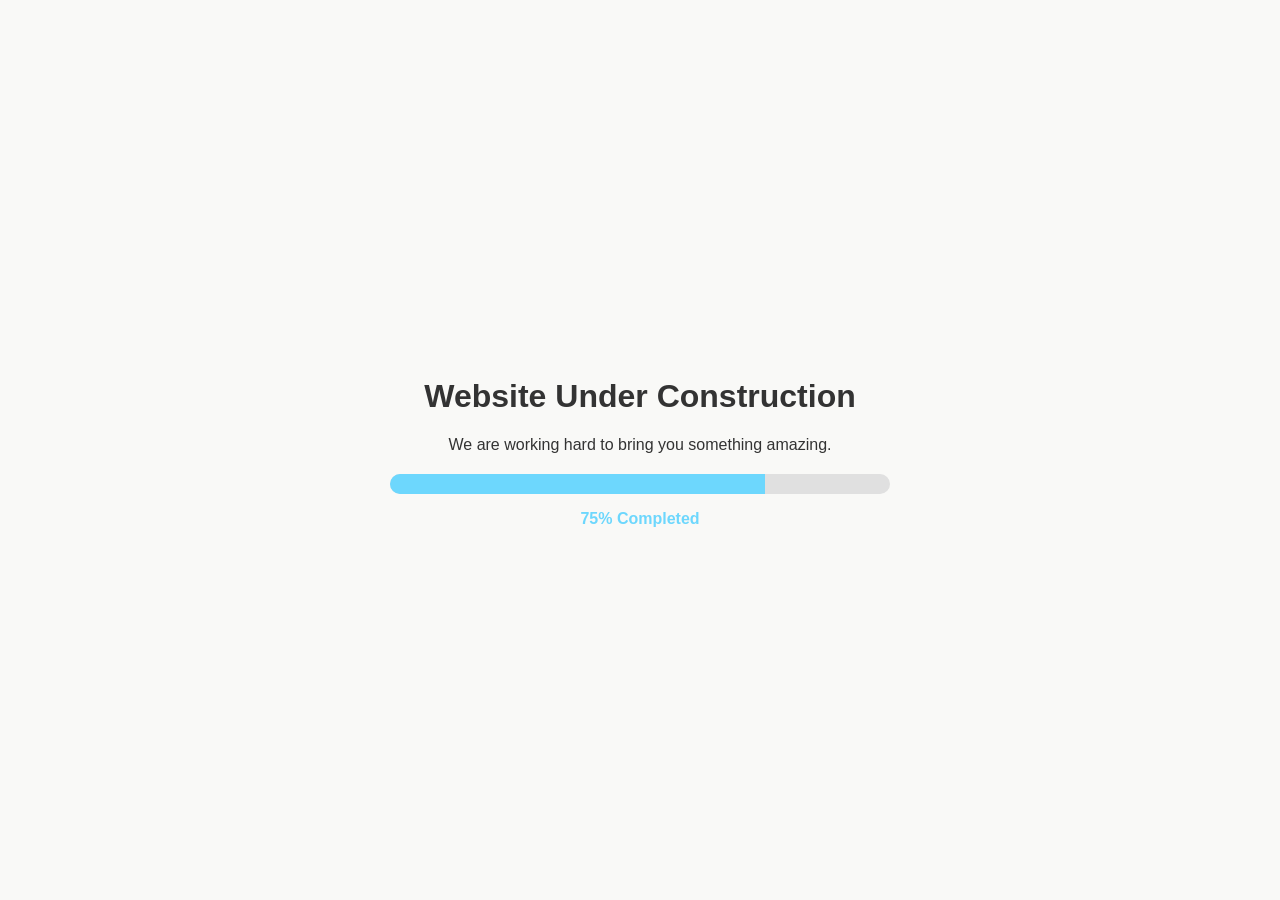
==== index.html @ f47c8a5d "Rename main.html to index.html" ====
<!DOCTYPE html>
<html lang="en">
<head>
    <meta charset="UTF-8">
    <meta name="viewport" content="width=device-width, initial-scale=1.0">
    <title>Under Construction</title>
    <link rel="stylesheet" href="style.css">
</head>
<body>
    <div class="container">
        <h1>Website Under Construction</h1>
        <p>We are working hard to bring you something amazing.</p>
        
        <div class="progress-wrapper">
            <div class="progress-bar" id="progress"></div>
        </div>
        <p id="percentage">75% Completed </p>
    </div>
    <script src="script.js"></script>
</body>
</html>
---- style.css ----
body {
    background-color: #f9f9f7;
    font-family: sans-serif;
    display: flex;
    justify-content: center;
    align-items: center;
    height: 100vh;
    margin: 0;
    color: #333;
}

.container {
    text-align: center;
    width: 80%;
    max-width: 500px;
}

.progress-wrapper {
    background-color: #e0e0e0;
    border-radius: 20px;
    height: 20px;
    width: 100%;
    margin: 20px 0 10px 0;
    overflow: hidden;
}

.progress-bar {
    background-color: #6dd7fd;
    height: 100%;
    width: 75%; /* Set to 75% */
    transition: width 1s ease-in-out;
}

#percentage {
    font-weight: bold;
    color: #6dd7fd;
}
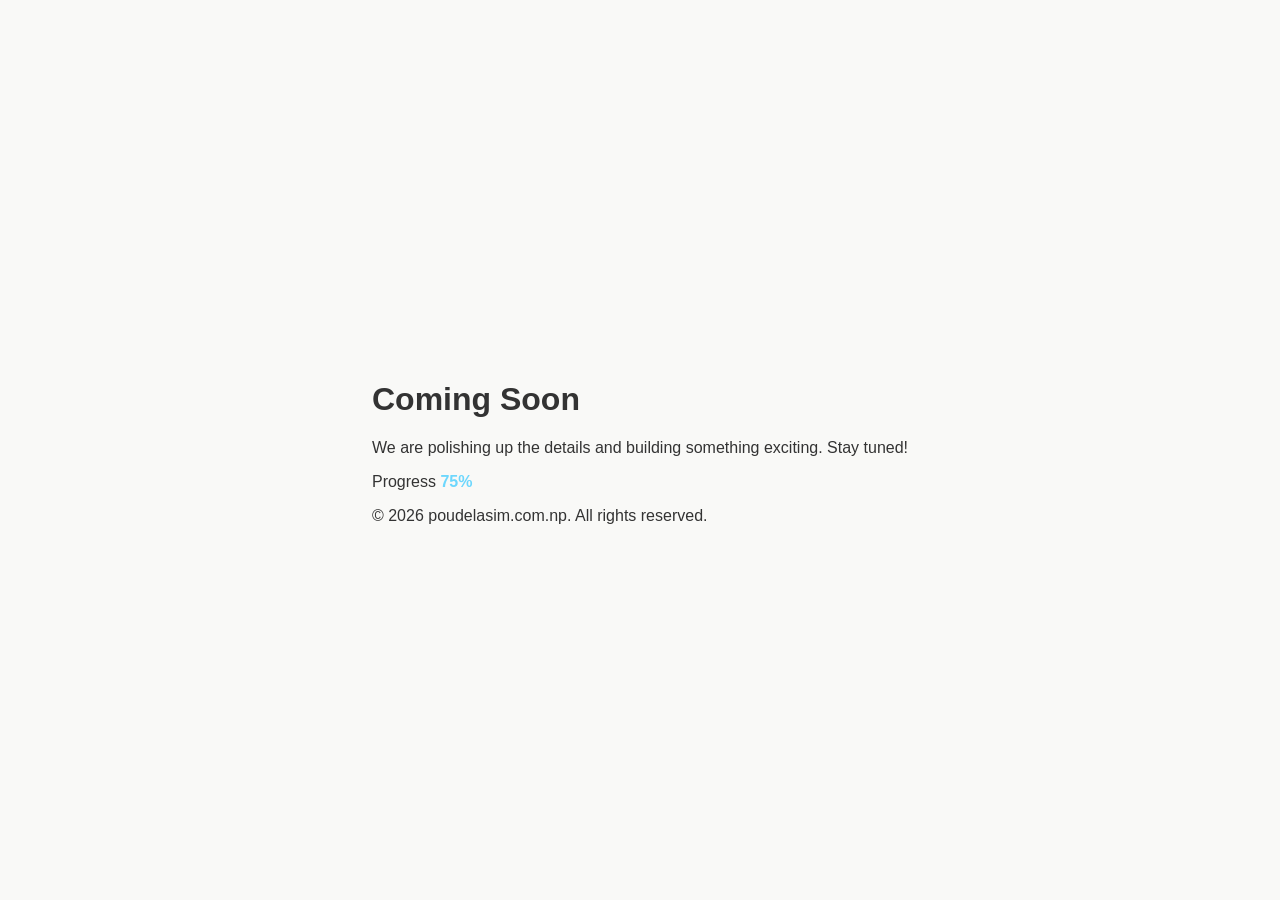
==== commit f791d921: "Update index.html" ====
--- a/index.html
+++ b/index.html
@@ -3,18 +3,31 @@
 <head>
     <meta charset="UTF-8">
     <meta name="viewport" content="width=device-width, initial-scale=1.0">
-    <title>Under Construction</title>
+    <title>Under Construction | Asim Poudel</title>
     <link rel="stylesheet" href="style.css">
 </head>
 <body>
-    <div class="container">
-        <h1>Website Under Construction</h1>
-        <p>We are working hard to bring you something amazing.</p>
+    <div class="construction-card">
+        <div class="image-container">
+            <img src="logo.png" alt="Under Construction Illustration" id="construction-img" onerror="this.style.display='none'">
+            </div>
+
+        <h1>Coming Soon</h1>
+        <p class="subtitle">We are polishing up the details and building something exciting. Stay tuned!</p>
         
-        <div class="progress-wrapper">
-            <div class="progress-bar" id="progress"></div>
+        <div class="progress-container">
+            <div class="progress-bar-wrapper">
+                <div class="progress-bar" id="progress"></div>
+            </div>
+            <div class="progress-status">
+                <span>Progress</span>
+                <span id="percentage">75%</span>
+            </div>
         </div>
-        <p id="percentage">75% Completed </p>
+
+        <div class="footer">
+            <p>&copy; 2026 poudelasim.com.np. All rights reserved.</p>
+        </div>
     </div>
     <script src="script.js"></script>
 </body>
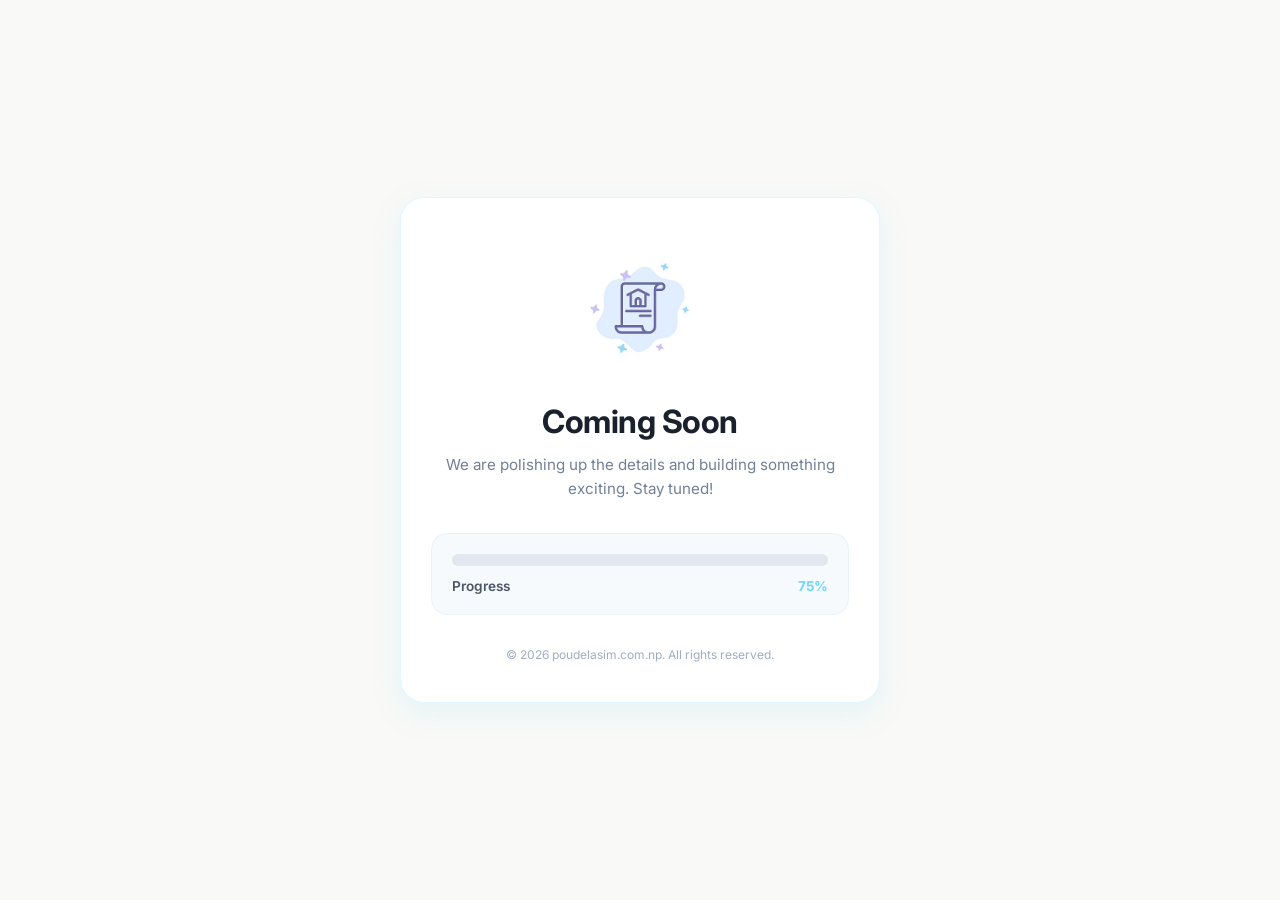
==== commit 8f6766d0: "Update index.html" ====
--- a/index.html
+++ b/index.html
@@ -29,6 +29,6 @@
             <p>&copy; 2026 poudelasim.com.np. All rights reserved.</p>
         </div>
     </div>
-    <script src="script.js"></script>
+    <script src="script.js?v=2"></script>
 </body>
 </html>
--- a/style.css
+++ b/style.css
@@ -1,37 +1,101 @@
+/* Import a clean modern font */
+@import url('https://fonts.googleapis.com/css2?family=Inter:wght@300;400;600;700&display=swap');
+
+* {
+    box-sizing: border-box;
+    margin: 0;
+    padding: 0;
+}
+
 body {
     background-color: #f9f9f7;
-    font-family: sans-serif;
+    font-family: 'Inter', sans-serif;
     display: flex;
     justify-content: center;
     align-items: center;
-    height: 100vh;
-    margin: 0;
-    color: #333;
+    min-height: 100vh;
+    padding: 20px;
+    color: #2d3748;
 }
 
-.container {
+.construction-card {
+    background: #ffffff;
+    padding: 40px 30px;
+    border-radius: 24px;
+    box-shadow: 0 10px 30px rgba(109, 215, 253, 0.15);
     text-align: center;
-    width: 80%;
-    max-width: 500px;
+    width: 100%;
+    max-width: 480px;
+    border: 1px solid rgba(109, 215, 253, 0.2);
 }
 
-.progress-wrapper {
-    background-color: #e0e0e0;
-    border-radius: 20px;
-    height: 20px;
+.image-container {
+    margin-bottom: 24px;
+    display: flex;
+    justify-content: center;
+}
+
+#construction-img {
+    max-width: 140px;
+    height: auto;
+    object-fit: contain;
+}
+
+h1 {
+    font-size: 2rem;
+    font-weight: 700;
+    color: #1a202c;
+    margin-bottom: 12px;
+    letter-spacing: -0.5px;
+}
+
+.subtitle {
+    font-size: 0.95rem;
+    color: #718096;
+    line-height: 1.6;
+    margin-bottom: 32px;
+}
+
+.progress-container {
+    background: #f7fafc;
+    padding: 20px;
+    border-radius: 16px;
+    border: 1px solid #edf2f7;
+    margin-bottom: 32px;
+}
+
+.progress-bar-wrapper {
+    background-color: #e2e8f0;
+    border-radius: 99px;
+    height: 12px;
     width: 100%;
-    margin: 20px 0 10px 0;
     overflow: hidden;
+    margin-bottom: 12px;
 }
 
 .progress-bar {
     background-color: #6dd7fd;
     height: 100%;
-    width: 75%; /* Set to 75% */
-    transition: width 1s ease-in-out;
+    width: 0%; /* Dynamic start for the animation */
+    border-radius: 99px;
+    box-shadow: 0 0 12px rgba(109, 215, 253, 0.6);
+    transition: width 1.5s cubic-bezier(0.1, 1, 0.1, 1);
+}
+
+.progress-status {
+    display: flex;
+    justify-content: space-between;
+    font-size: 0.85rem;
+    font-weight: 600;
+    color: #4a5568;
 }
 
 #percentage {
-    font-weight: bold;
     color: #6dd7fd;
+    font-weight: 700;
 }
+
+.footer {
+    font-size: 0.75rem;
+    color: #a0aec0;
+}
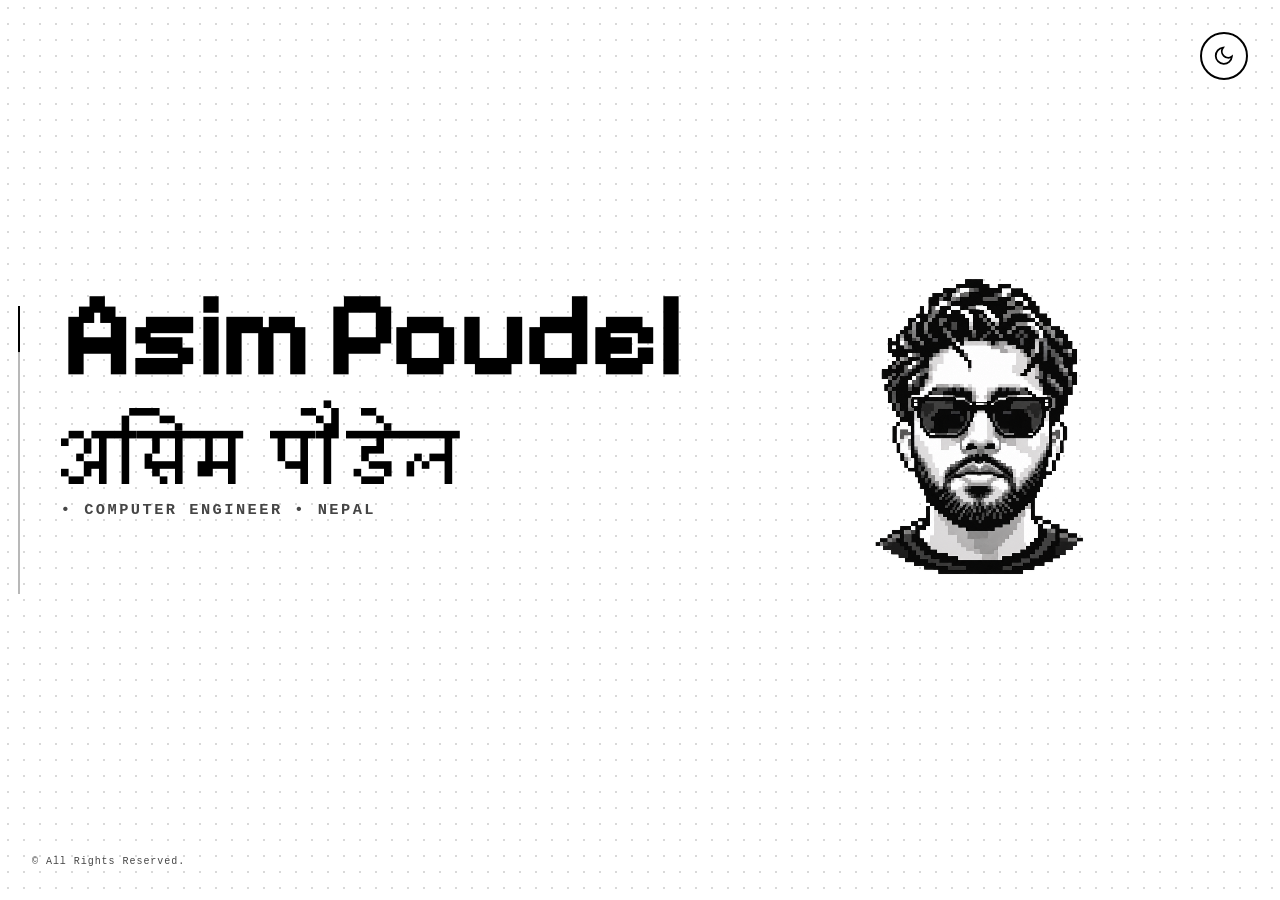
==== commit 3371c7c9: "portfolio update v1" ====
--- a/index.html
+++ b/index.html
@@ -1,34 +1,61 @@
-<!DOCTYPE html>
-<html lang="en">
+<!doctype html>
+<html lang="en" data-theme="light">
 <head>
-    <meta charset="UTF-8">
-    <meta name="viewport" content="width=device-width, initial-scale=1.0">
-    <title>Under Construction | Asim Poudel</title>
+    <meta charset="utf-8">
+    <meta name="viewport" content="width=device-width, initial-scale=1">
+    <meta name="theme-color" content="#ffffff">
+    <meta name="description" content="Portfolio of Asim Poudel, a computer engineer based in Nepal.">
+    <title>Asim Poudel | Computer Engineer</title>
+    <link rel="icon" href="data:,">
+    <link rel="preload" href="assets/fonts/pixelify-sans-700.woff2" as="font" type="font/woff2" crossorigin>
+    <link rel="preload" href="assets/fonts/8-bit-devanagari.woff2" as="font" type="font/woff2" crossorigin>
     <link rel="stylesheet" href="style.css">
+    <script>
+        try {
+            document.documentElement.dataset.theme = localStorage.getItem("theme") === "dark" ? "dark" : "light";
+        } catch {}
+    </script>
 </head>
 <body>
-    <div class="construction-card">
-        <div class="image-container">
-            <img src="logo.png" alt="Under Construction Illustration" id="construction-img" onerror="this.style.display='none'">
-            </div>
+    <header class="site-header">
+        <button class="theme-toggle" type="button" aria-label="Switch to dark theme" title="Switch to dark theme">
+            <svg class="theme-icon theme-icon--moon" viewBox="0 0 24 24" aria-hidden="true">
+                <path d="M21 12.79A9 9 0 1 1 11.21 3 7 7 0 0 0 21 12.79Z" />
+            </svg>
+            <svg class="theme-icon theme-icon--sun" viewBox="0 0 24 24" aria-hidden="true">
+                <circle cx="12" cy="12" r="4" />
+                <path d="M12 2v2M12 20v2M4.93 4.93l1.42 1.42M17.66 17.66l1.41 1.41M2 12h2M20 12h2M4.93 19.07l1.42-1.42M17.66 6.34l1.41-1.41" />
+            </svg>
+        </button>
+    </header>
 
-        <h1>Coming Soon</h1>
-        <p class="subtitle">We are polishing up the details and building something exciting. Stay tuned!</p>
-        
-        <div class="progress-container">
-            <div class="progress-bar-wrapper">
-                <div class="progress-bar" id="progress"></div>
-            </div>
-            <div class="progress-status">
-                <span>Progress</span>
-                <span id="percentage">75%</span>
-            </div>
-        </div>
+    <main class="hero">
+        <section class="identity" aria-labelledby="name-en">
+            <h1 class="name name--english" id="name-en" lang="en">Asim Poudel</h1>
+            <p class="name name--nepali" lang="ne">असिम पौडेल</p>
+            <p class="role">&bull; COMPUTER ENGINEER &bull; NEPAL</p>
+        </section>
 
-        <div class="footer">
-            <p>&copy; 2026 poudelasim.com.np. All rights reserved.</p>
-        </div>
-    </div>
-    <script src="script.js?v=2"></script>
+        <figure class="portrait-frame">
+            <img
+                class="portrait-image"
+                src="assets/images/image.png"
+                width="1254"
+                height="1254"
+                alt="Pixel portrait of Asim Poudel"
+                fetchpriority="high"
+                loading="eager"
+                decoding="async"
+            >
+        </figure>
+    </main>
+
+    <div class="scroll-progress" aria-hidden="true"><span></span></div>
+
+    <footer class="site-footer">
+        <small>&copy; All Rights Reserved.</small>
+    </footer>
+
+    <script src="site.js" defer></script>
 </body>
 </html>
--- a/style.css
+++ b/style.css
@@ -1,101 +1,291 @@
-/* Import a clean modern font */
-@import url('https://fonts.googleapis.com/css2?family=Inter:wght@300;400;600;700&display=swap');
-
-* {
-    box-sizing: border-box;
-    margin: 0;
-    padding: 0;
+@font-face {
+  font-family: "Pixelify Sans";
+  src: url("assets/fonts/pixelify-sans-700.woff2") format("woff2");
+  font-style: normal;
+  font-weight: 700;
+  font-display: swap;
+}
+
+@font-face {
+  font-family: "8-bit Devanagari";
+  src: url("assets/fonts/8-bit-devanagari.woff2") format("woff2");
+  font-style: normal;
+  font-weight: 400;
+  font-display: swap;
+}
+
+:root {
+  color-scheme: only light;
+  --background: #ffffff;
+  --dots: #d9d9d9;
+  --text: #000000;
+  --muted: #454545;
+  --control: #ffffff;
+  --control-border: #000000;
+  --track: #b8b8b8;
+}
+
+:root[data-theme="dark"] {
+  color-scheme: only dark;
+  --background: #000000;
+  --dots: #2f2f2f;
+  --text: #ffffff;
+  --muted: #bcbcbc;
+  --control: #000000;
+  --control-border: #ffffff;
+  --track: #444444;
+}
+
+*,
+*::before,
+*::after {
+  box-sizing: border-box;
+}
+
+html {
+  background: var(--background);
+  scroll-behavior: smooth;
 }
 
 body {
-    background-color: #f9f9f7;
-    font-family: 'Inter', sans-serif;
-    display: flex;
-    justify-content: center;
-    align-items: center;
-    min-height: 100vh;
-    padding: 20px;
-    color: #2d3748;
-}
-
-.construction-card {
-    background: #ffffff;
-    padding: 40px 30px;
-    border-radius: 24px;
-    box-shadow: 0 10px 30px rgba(109, 215, 253, 0.15);
-    text-align: center;
-    width: 100%;
-    max-width: 480px;
-    border: 1px solid rgba(109, 215, 253, 0.2);
-}
-
-.image-container {
-    margin-bottom: 24px;
-    display: flex;
-    justify-content: center;
-}
-
-#construction-img {
-    max-width: 140px;
-    height: auto;
-    object-fit: contain;
-}
-
-h1 {
-    font-size: 2rem;
-    font-weight: 700;
-    color: #1a202c;
-    margin-bottom: 12px;
-    letter-spacing: -0.5px;
-}
-
-.subtitle {
-    font-size: 0.95rem;
-    color: #718096;
-    line-height: 1.6;
-    margin-bottom: 32px;
-}
-
-.progress-container {
-    background: #f7fafc;
-    padding: 20px;
-    border-radius: 16px;
-    border: 1px solid #edf2f7;
-    margin-bottom: 32px;
-}
-
-.progress-bar-wrapper {
-    background-color: #e2e8f0;
-    border-radius: 99px;
-    height: 12px;
-    width: 100%;
-    overflow: hidden;
-    margin-bottom: 12px;
-}
-
-.progress-bar {
-    background-color: #6dd7fd;
-    height: 100%;
-    width: 0%; /* Dynamic start for the animation */
-    border-radius: 99px;
-    box-shadow: 0 0 12px rgba(109, 215, 253, 0.6);
-    transition: width 1.5s cubic-bezier(0.1, 1, 0.1, 1);
-}
-
-.progress-status {
-    display: flex;
-    justify-content: space-between;
-    font-size: 0.85rem;
-    font-weight: 600;
-    color: #4a5568;
-}
-
-#percentage {
-    color: #6dd7fd;
-    font-weight: 700;
-}
-
-.footer {
-    font-size: 0.75rem;
-    color: #a0aec0;
-}
+  min-width: 320px;
+  min-height: 100vh;
+  min-height: 100dvh;
+  margin: 0;
+  padding: clamp(1rem, 2.5vw, 2rem);
+  display: grid;
+  grid-template-rows: auto 1fr auto;
+  overflow-x: hidden;
+  color: var(--text);
+  background-color: var(--background);
+  background-image: radial-gradient(
+    circle,
+    var(--dots) 1.25px,
+    transparent 1.25px
+  );
+  background-position: 0 0;
+  background-size: 16px 16px;
+  font-family:
+    ui-monospace, SFMono-Regular, Menlo, Monaco, Consolas, "Liberation Mono",
+    monospace;
+  transition:
+    color 180ms ease,
+    background-color 180ms ease;
+}
+
+button {
+  font: inherit;
+}
+
+.site-header,
+.hero,
+.site-footer {
+  width: min(100%, 1440px);
+  margin-inline: auto;
+}
+
+.site-header {
+  position: relative;
+  z-index: 2;
+  display: flex;
+  justify-content: flex-end;
+}
+
+.theme-toggle {
+  width: 3rem;
+  aspect-ratio: 1;
+  padding: 0;
+  display: grid;
+  place-items: center;
+  color: var(--text);
+  background: var(--control);
+  border: 2px solid var(--control-border);
+  border-radius: 50%;
+  cursor: pointer;
+  transition:
+    color 180ms ease,
+    background-color 180ms ease,
+    transform 120ms ease;
+}
+
+.theme-toggle:hover {
+  transform: translateY(-2px);
+}
+
+.theme-toggle:focus-visible {
+  outline: 3px solid var(--text);
+  outline-offset: 4px;
+}
+
+.theme-icon {
+  width: 1.35rem;
+  height: 1.35rem;
+  fill: none;
+  stroke: currentColor;
+  stroke-linecap: square;
+  stroke-linejoin: miter;
+  stroke-width: 2;
+}
+
+.theme-icon--sun,
+:root[data-theme="dark"] .theme-icon--moon {
+  display: none;
+}
+
+:root[data-theme="dark"] .theme-icon--sun {
+  display: block;
+}
+
+.hero {
+  display: grid;
+  grid-template-columns: minmax(0, 1fr) auto;
+  column-gap: clamp(2rem, 4vw, 4.5rem);
+  align-items: center;
+  padding: clamp(3rem, 9vh, 6.5rem) clamp(0.25rem, 6vw, 6rem);
+}
+
+.identity {
+  min-width: 0;
+  transform: translate(-48px, -64px);
+}
+
+.name {
+  margin: 0;
+  color: var(--text);
+  font-weight: 700;
+  white-space: nowrap;
+}
+
+.name--english {
+  font-family: "Pixelify Sans", monospace;
+  font-size: clamp(2.5rem, 9.4vw, 9rem);
+  line-height: 0.84;
+  letter-spacing: -0.045em;
+}
+
+.name--nepali {
+  margin-top: clamp(0.625rem, 1.4vw, 1.25rem);
+  font-family: "8-bit Devanagari", monospace;
+  font-size: clamp(2.5rem, 9.5vw, 9rem);
+  font-weight: 400;
+  line-height: 1.08;
+}
+
+.role {
+  margin: clamp(-2.375rem, calc(-2.5vw - 2px), -0.65rem) 0 0;
+  color: var(--muted);
+  font-size: clamp(0.78rem, 1.2vw, 1.05rem);
+  font-weight: 700;
+  letter-spacing: 0.16em;
+  line-height: 1.4;
+  white-space: nowrap;
+}
+
+.portrait-frame {
+  width: clamp(16rem, 30vw, 28rem);
+  aspect-ratio: 1;
+  margin: 0;
+  display: grid;
+  place-items: center;
+  justify-self: end;
+  transform: translateY(-48px);
+}
+
+.portrait-image {
+  display: block;
+  width: 84%;
+  height: auto;
+  opacity: 1;
+  filter: none;
+  mix-blend-mode: normal;
+  image-rendering: crisp-edges;
+  image-rendering: pixelated;
+}
+
+.scroll-progress {
+  position: fixed;
+  z-index: 2;
+  top: 50%;
+  left: clamp(0.5rem, 1.4vw, 1.25rem);
+  width: 2px;
+  height: min(34vh, 18rem);
+  min-height: 9rem;
+  overflow: hidden;
+  background: var(--track);
+  transform: translateY(-50%);
+}
+
+.scroll-progress span {
+  display: block;
+  width: 100%;
+  height: 100%;
+  background: var(--text);
+  transform: scaleY(0.16);
+  transform-origin: top;
+}
+
+@supports (animation-timeline: scroll()) {
+  .scroll-progress span {
+    animation: scroll-progress linear both;
+    animation-timeline: scroll(root block);
+  }
+}
+
+@keyframes scroll-progress {
+  from {
+    transform: scaleY(0.16);
+  }
+  to {
+    transform: scaleY(1);
+  }
+}
+
+.site-footer {
+  color: var(--muted);
+  font-size: 0.75rem;
+  letter-spacing: 0.08em;
+}
+
+@media (max-width: 639px) {
+  .hero {
+    grid-template-columns: minmax(0, 1fr);
+    row-gap: clamp(2rem, 6vw, 3rem);
+    padding-inline: 0;
+  }
+
+  .identity {
+    transform: translateY(-32px);
+  }
+
+  .name--english {
+    font-size: clamp(2.5rem, 14.5vw, 5.25rem);
+  }
+
+  .name--nepali {
+    font-size: clamp(2.5rem, 14.7vw, 5.3rem);
+  }
+
+  .role {
+    font-size: clamp(0.65rem, 3.15vw, 0.9rem);
+    letter-spacing: 0.08em;
+  }
+
+  .portrait-frame {
+    grid-row: 2;
+    width: clamp(15rem, 68vw, 22rem);
+    max-width: 100%;
+    justify-self: center;
+    transform: translateY(-32px);
+  }
+}
+
+@media (prefers-reduced-motion: reduce) {
+  html {
+    scroll-behavior: auto;
+  }
+
+  body,
+  .theme-toggle {
+    transition: none;
+  }
+}
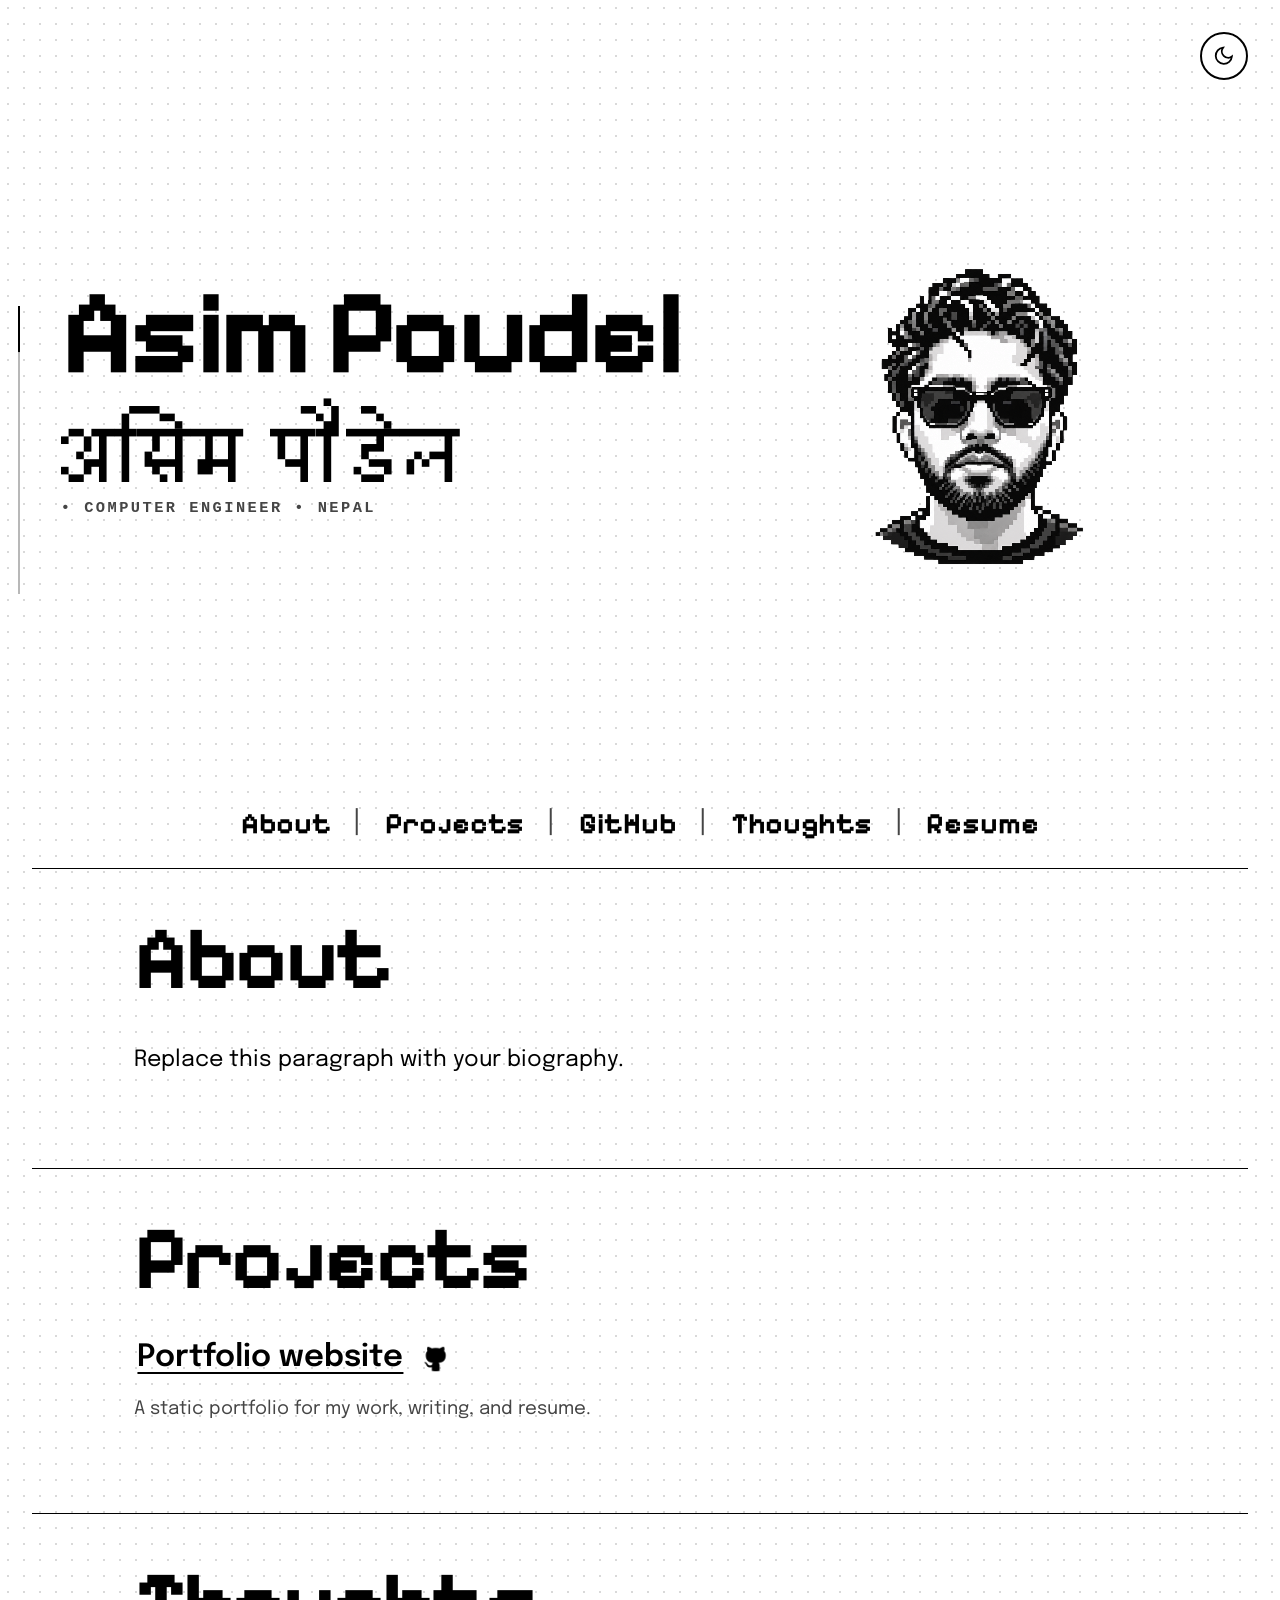
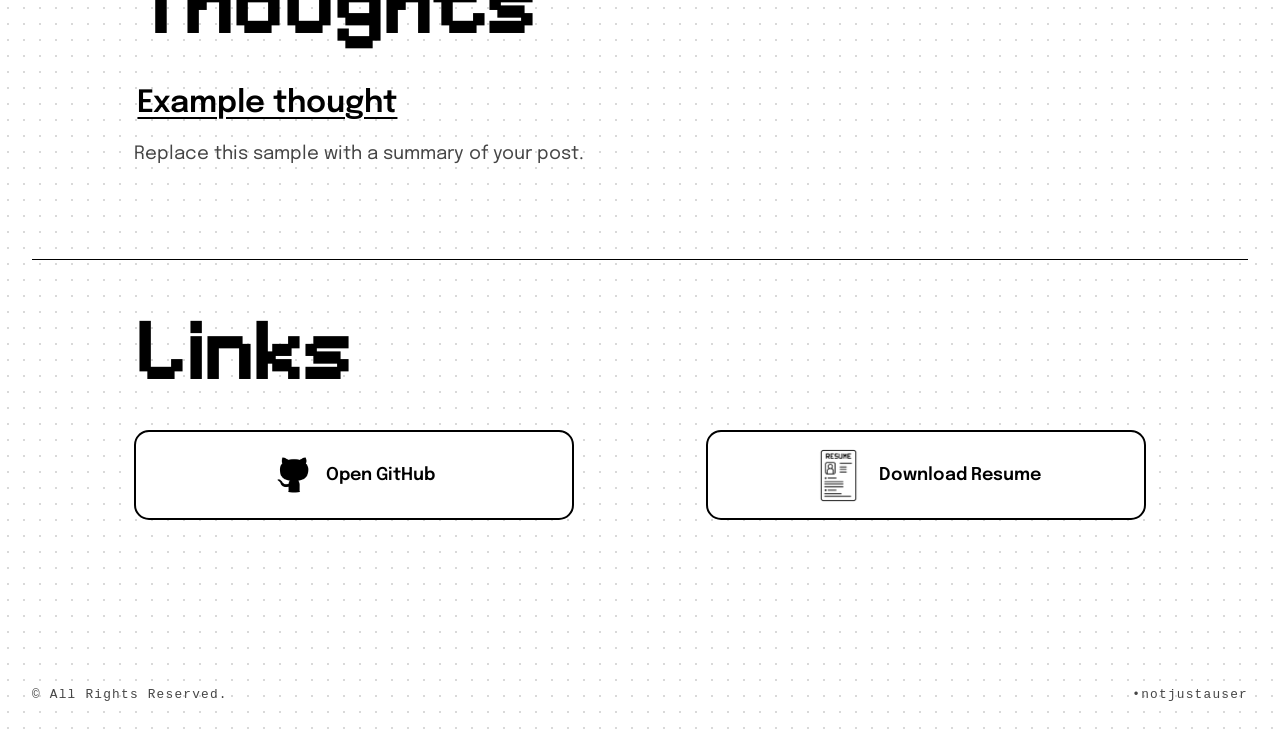
==== commit a359f377: "Fixes and improvement" ====
--- a/index.html
+++ b/index.html
@@ -9,6 +9,7 @@
     <link rel="icon" href="data:,">
     <link rel="preload" href="assets/fonts/pixelify-sans-700.woff2" as="font" type="font/woff2" crossorigin>
     <link rel="preload" href="assets/fonts/8-bit-devanagari.woff2" as="font" type="font/woff2" crossorigin>
+    <link rel="preload" href="assets/fonts/epilogue-latin.woff2" as="font" type="font/woff2" crossorigin>
     <link rel="stylesheet" href="style.css">
     <script>
         try {
@@ -29,31 +30,86 @@
         </button>
     </header>
 
-    <main class="hero">
-        <section class="identity" aria-labelledby="name-en">
-            <h1 class="name name--english" id="name-en" lang="en">Asim Poudel</h1>
-            <p class="name name--nepali" lang="ne">असिम पौडेल</p>
-            <p class="role">&bull; COMPUTER ENGINEER &bull; NEPAL</p>
+    <main class="site-main">
+        <section class="hero" aria-labelledby="name-en">
+            <div class="identity">
+                <h1 class="name name--english" id="name-en" lang="en">Asim Poudel</h1>
+                <p class="name name--nepali" lang="ne">असिम पौडेल</p>
+                <p class="role">&bull; COMPUTER ENGINEER &bull; NEPAL</p>
+            </div>
+
+            <figure class="portrait-frame">
+                <img
+                    class="portrait-image"
+                    src="assets/images/image.png"
+                    width="1254"
+                    height="1254"
+                    alt="Pixel portrait of Asim Poudel"
+                    fetchpriority="high"
+                    loading="eager"
+                    decoding="async"
+                >
+            </figure>
+
+            <nav class="portfolio-nav" aria-label="Portfolio sections">
+                <a class="portfolio-nav__link" href="#about">About</a>
+                <span class="portfolio-nav__separator" aria-hidden="true">|</span>
+                <a class="portfolio-nav__link" href="#projects">Projects</a>
+                <span class="portfolio-nav__separator" aria-hidden="true">|</span>
+                <a class="portfolio-nav__link" href="#links">GitHub</a>
+                <span class="portfolio-nav__separator" aria-hidden="true">|</span>
+                <a class="portfolio-nav__link" href="#thoughts">Thoughts</a>
+                <span class="portfolio-nav__separator" aria-hidden="true">|</span>
+                <a class="portfolio-nav__link portfolio-nav__link--resume" href="#links">Resume</a>
+            </nav>
         </section>
 
-        <figure class="portrait-frame">
-            <img
-                class="portrait-image"
-                src="assets/images/image.png"
-                width="1254"
-                height="1254"
-                alt="Pixel portrait of Asim Poudel"
-                fetchpriority="high"
-                loading="eager"
-                decoding="async"
-            >
-        </figure>
+        <div class="content-sections">
+            <section class="content-section" id="about" aria-labelledby="about-heading">
+                <h2 class="section-heading" id="about-heading" data-about-heading>About</h2>
+                <div class="about-copy" data-about-content aria-live="polite">
+                    <p class="section-status">Loading about...</p>
+                </div>
+            </section>
+
+            <section class="content-section" id="projects" aria-labelledby="projects-heading">
+                <h2 class="section-heading" id="projects-heading" data-projects-heading>Projects</h2>
+                <div class="entry-list" data-projects-content aria-live="polite">
+                    <p class="section-status">Loading projects...</p>
+                </div>
+            </section>
+
+            <section class="content-section" id="thoughts" aria-labelledby="thoughts-heading">
+                <h2 class="section-heading" id="thoughts-heading" data-thoughts-heading>Thoughts</h2>
+                <div class="entry-list" data-thoughts-content aria-live="polite">
+                    <p class="section-status">Loading thoughts...</p>
+                </div>
+            </section>
+
+            <section class="content-section links-section" id="links" aria-labelledby="links-heading">
+                <h2 class="section-heading" id="links-heading">Links</h2>
+                <div class="link-actions">
+                    <a class="action-link" href="https://github.com/asim-poudel">
+                        <span class="action-link__icon" aria-hidden="true">
+                            <img class="github-mark github-mark--light" src="assets/images/light.png" width="512" height="512" alt="">
+                            <img class="github-mark github-mark--dark" src="assets/images/dark.png" width="512" height="512" alt="">
+                        </span>
+                        <span>Open GitHub</span>
+                    </a>
+                    <a class="action-link" href="assets/resume.pdf" download>
+                        <img class="action-link__icon resume-mark" src="assets/images/resume-monochrome.png" width="447" height="447" alt="">
+                        <span>Download Resume</span>
+                    </a>
+                </div>
+            </section>
+        </div>
     </main>
 
     <div class="scroll-progress" aria-hidden="true"><span></span></div>
 
     <footer class="site-footer">
         <small>&copy; All Rights Reserved.</small>
+        <small>&bull;notjustauser</small>
     </footer>
 
     <script src="site.js" defer></script>
--- a/style.css
+++ b/style.css
@@ -11,6 +11,14 @@
   src: url("assets/fonts/8-bit-devanagari.woff2") format("woff2");
   font-style: normal;
   font-weight: 400;
+  font-display: swap;
+}
+
+@font-face {
+  font-family: "Epilogue";
+  src: url("assets/fonts/epilogue-latin.woff2") format("woff2");
+  font-style: normal;
+  font-weight: 400 600;
   font-display: swap;
 }
 
@@ -23,6 +31,10 @@
   --control: #ffffff;
   --control-border: #000000;
   --track: #b8b8b8;
+  --divider: #000000;
+  --accent: #b32d32;
+  --dot-step: 16px;
+  --page-edge: 2rem;
 }
 
 :root[data-theme="dark"] {
@@ -34,6 +46,8 @@
   --control: #000000;
   --control-border: #ffffff;
   --track: #444444;
+  --divider: #ffffff;
+  --accent: #a30202;
 }
 
 *,
@@ -52,9 +66,7 @@
   min-height: 100vh;
   min-height: 100dvh;
   margin: 0;
-  padding: clamp(1rem, 2.5vw, 2rem);
-  display: grid;
-  grid-template-rows: auto 1fr auto;
+  padding: var(--page-edge);
   overflow-x: hidden;
   color: var(--text);
   background-color: var(--background);
@@ -64,7 +76,7 @@
     transparent 1.25px
   );
   background-position: 0 0;
-  background-size: 16px 16px;
+  background-size: var(--dot-step) var(--dot-step);
   font-family:
     ui-monospace, SFMono-Regular, Menlo, Monaco, Consolas, "Liberation Mono",
     monospace;
@@ -77,21 +89,26 @@
   font: inherit;
 }
 
+a {
+  color: inherit;
+}
+
 .site-header,
-.hero,
+.site-main,
 .site-footer {
   width: min(100%, 1440px);
   margin-inline: auto;
 }
 
 .site-header {
-  position: relative;
-  z-index: 2;
-  display: flex;
-  justify-content: flex-end;
+  height: 0;
 }
 
 .theme-toggle {
+  position: fixed;
+  z-index: 10;
+  top: var(--page-edge);
+  right: var(--page-edge);
   width: 3rem;
   aspect-ratio: 1;
   padding: 0;
@@ -137,16 +154,19 @@
 }
 
 .hero {
+  min-height: calc(100dvh - 4rem);
   display: grid;
   grid-template-columns: minmax(0, 1fr) auto;
+  grid-template-rows: minmax(0, 1fr) auto;
   column-gap: clamp(2rem, 4vw, 4.5rem);
+  row-gap: clamp(0.75rem, 2vh, 1.5rem);
   align-items: center;
-  padding: clamp(3rem, 9vh, 6.5rem) clamp(0.25rem, 6vw, 6rem);
+  padding: clamp(2rem, 6vh, 4rem) clamp(0.25rem, 6vw, 6rem) clamp(1rem, 2vh, 1.5rem);
 }
 
 .identity {
   min-width: 0;
-  transform: translate(-48px, -64px);
+  transform: translate(-48px, -32px);
 }
 
 .name {
@@ -188,18 +208,268 @@
   display: grid;
   place-items: center;
   justify-self: end;
-  transform: translateY(-48px);
+  transform: translateY(-24px);
 }
 
 .portrait-image {
   display: block;
   width: 84%;
   height: auto;
-  opacity: 1;
-  filter: none;
-  mix-blend-mode: normal;
   image-rendering: crisp-edges;
   image-rendering: pixelated;
+}
+
+.portfolio-nav {
+  grid-column: 1 / -1;
+  min-height: 3.25rem;
+  padding: 0;
+  display: flex;
+  align-items: center;
+  justify-content: center;
+  gap: clamp(0.5rem, 1.5vw, 1.4rem);
+  font-family: "Pixelify Sans", monospace;
+  font-size: clamp(1.25rem, 2.3vw, 2.2rem);
+  font-weight: 700;
+  line-height: 1;
+  white-space: nowrap;
+}
+
+.portfolio-nav__link {
+  min-height: 44px;
+  padding: 0.15em 0.12em;
+  display: inline-flex;
+  align-items: center;
+  justify-content: center;
+  text-decoration: underline;
+  text-decoration-color: transparent;
+  text-decoration-thickness: 0.08em;
+  text-underline-offset: 0.14em;
+  transition:
+    color 140ms ease,
+    background-color 140ms ease,
+    text-decoration-color 140ms ease;
+}
+
+.portfolio-nav__separator {
+  color: var(--muted);
+  font-family: "Epilogue", sans-serif;
+  font-weight: 400;
+}
+
+.portfolio-nav__link:hover,
+.portfolio-nav__link:focus-visible,
+.entry__link:hover,
+.entry__link:focus-visible {
+  color: var(--accent);
+  background: transparent;
+  text-decoration-color: var(--accent);
+}
+
+.portfolio-nav__link:focus-visible,
+.entry__link:focus-visible,
+.github-link:focus-visible {
+  outline: 2px solid var(--accent);
+  outline-offset: 4px;
+}
+
+.content-section {
+  position: relative;
+  scroll-margin-top: 2rem;
+  padding: clamp(2rem, 4vw, 3rem) clamp(2rem, 8vw, 8rem) clamp(3.5rem, 7vw, 6rem);
+}
+
+.content-section::before {
+  content: "";
+  position: absolute;
+  top: 0;
+  right: 0;
+  left: 0;
+  height: 1px;
+  background: var(--divider);
+}
+
+.section-heading {
+  margin: 0 0 clamp(1.5rem, 3vw, 2.5rem);
+  font-family: "Pixelify Sans", monospace;
+  font-size: clamp(3rem, 7vw, 6.5rem);
+  font-weight: 700;
+  line-height: 0.95;
+  letter-spacing: -0.035em;
+}
+
+.about-copy,
+.entry-list,
+.section-status {
+  font-family: "Epilogue", sans-serif;
+}
+
+.about-copy {
+  max-width: 72ch;
+  min-width: 0;
+  font-size: clamp(1.05rem, 2vw, 1.4rem);
+  line-height: 1.75;
+  overflow-wrap: break-word;
+}
+
+.about-copy p,
+.section-status {
+  margin: 0;
+}
+
+.entry-list {
+  display: grid;
+  gap: clamp(3rem, 6vw, 5rem);
+}
+
+.entry {
+  max-width: 76ch;
+  min-width: 0;
+}
+
+.entry__heading-row {
+  display: flex;
+  align-items: center;
+  gap: 0.8rem;
+}
+
+.entry__title {
+  margin: 0;
+  font-family: "Epilogue", sans-serif;
+  font-size: clamp(1.35rem, 2.4vw, 2rem);
+  font-weight: 600;
+  line-height: 1.25;
+}
+
+.entry__link {
+  padding: 0.08em 0.1em;
+  text-decoration: underline;
+  text-decoration-color: currentColor;
+  text-decoration-thickness: 0.06em;
+  text-underline-offset: 0.16em;
+}
+
+.entry__description {
+  margin: 0.9rem 0 0;
+  color: var(--muted);
+  font-family: "Epilogue", sans-serif;
+  font-size: clamp(1rem, 1.6vw, 1.15rem);
+  font-weight: 400;
+  line-height: 1.7;
+  overflow-wrap: break-word;
+}
+
+.github-link {
+  width: 2rem;
+  min-width: 2rem;
+  aspect-ratio: 1;
+  display: inline-grid;
+  place-items: center;
+  border: 2px solid transparent;
+  border-radius: 50%;
+  transition:
+    border-color 140ms ease,
+    transform 120ms ease;
+}
+
+.github-link:hover {
+  border-color: var(--accent);
+  transform: translateY(-1px);
+}
+
+.github-mark {
+  display: block;
+  width: 100%;
+  height: 100%;
+  object-fit: contain;
+}
+
+.github-mark--dark,
+:root[data-theme="dark"] .github-mark--light {
+  display: none;
+}
+
+:root[data-theme="dark"] .github-mark--dark {
+  display: block;
+}
+
+.section-status {
+  color: var(--muted);
+  font-size: 1rem;
+  line-height: 1.6;
+}
+
+.link-actions {
+  width: 100%;
+  display: flex;
+  justify-content: space-between;
+  gap: 1rem;
+}
+
+.action-link {
+  width: min(27.5rem, calc(50% - 0.5rem));
+  min-height: 5.625rem;
+  padding: 0.625rem 1.25rem;
+  display: flex;
+  align-items: center;
+  justify-content: center;
+  gap: 0.8rem;
+  color: var(--text);
+  background: var(--background);
+  border: 2px solid var(--control-border);
+  border-radius: 0.9375rem;
+  font-family: "Epilogue", sans-serif;
+  font-size: clamp(0.95rem, 1.5vw, 1.1rem);
+  font-weight: 600;
+  line-height: 1.2;
+  text-align: center;
+  text-decoration: underline;
+  text-decoration-color: transparent;
+  text-decoration-thickness: 0.08em;
+  text-underline-offset: 0.18em;
+  white-space: nowrap;
+  transition:
+    color 140ms ease,
+    border-color 140ms ease,
+    text-decoration-color 140ms ease,
+    transform 120ms ease;
+}
+
+.action-link:hover,
+.action-link:focus-visible {
+  color: var(--accent);
+  border-color: var(--accent);
+  text-decoration-color: var(--accent);
+}
+
+.action-link:focus-visible {
+  outline: 2px solid var(--accent);
+  outline-offset: 4px;
+}
+
+.action-link:active {
+  transform: translateY(1px);
+}
+
+.action-link__icon {
+  width: 2.5rem;
+  height: 2.5rem;
+  min-width: 2.5rem;
+  aspect-ratio: 1;
+  display: grid;
+  place-items: center;
+  object-fit: contain;
+}
+
+.resume-mark {
+  width: 3.4375rem;
+  height: 3.4375rem;
+  min-width: 3.4375rem;
+  display: block;
+  transition: filter 180ms ease;
+}
+
+:root[data-theme="dark"] .resume-mark {
+  filter: invert(1);
 }
 
 .scroll-progress {
@@ -241,20 +511,30 @@
 }
 
 .site-footer {
+  padding-top: clamp(3rem, 6vw, 5rem);
+  display: flex;
+  justify-content: space-between;
+  gap: 1rem;
   color: var(--muted);
-  font-size: 0.75rem;
+  font-size: clamp(0.85rem, 1.2vw, 1rem);
   letter-spacing: 0.08em;
 }
 
 @media (max-width: 639px) {
+  :root {
+    --page-edge: 1rem;
+  }
+
   .hero {
+    min-height: calc(100dvh - 2rem);
     grid-template-columns: minmax(0, 1fr);
-    row-gap: clamp(2rem, 6vw, 3rem);
-    padding-inline: 0;
+    grid-template-rows: auto minmax(0, 1fr) auto;
+    row-gap: clamp(0.5rem, 2vh, 1rem);
+    padding: clamp(4.75rem, 13vh, 6.5rem) 0 1rem;
   }
 
   .identity {
-    transform: translateY(-32px);
+    transform: none;
   }
 
   .name--english {
@@ -272,10 +552,50 @@
 
   .portrait-frame {
     grid-row: 2;
-    width: clamp(15rem, 68vw, 22rem);
+    width: clamp(10.5rem, 46vw, 13rem);
     max-width: 100%;
     justify-self: center;
-    transform: translateY(-32px);
+    transform: none;
+  }
+
+  .portfolio-nav {
+    grid-row: 3;
+    min-height: auto;
+    padding: 0;
+    display: grid;
+    grid-template-columns: repeat(2, minmax(0, 1fr));
+    gap: 0.4rem 0.75rem;
+    font-size: clamp(1.15rem, 5.6vw, 1.5rem);
+    white-space: normal;
+  }
+
+  .portfolio-nav__separator {
+    display: none;
+  }
+
+  .portfolio-nav__link--resume {
+    grid-column: 1 / -1;
+  }
+
+  .content-section {
+    scroll-margin-top: 1rem;
+    padding: 2rem 1rem 3.5rem;
+  }
+
+  .section-heading {
+    margin-bottom: 1.5rem;
+  }
+
+  .link-actions {
+    flex-direction: column;
+  }
+
+  .action-link {
+    width: 100%;
+  }
+
+  .site-footer {
+    align-items: flex-end;
   }
 }
 
@@ -285,7 +605,12 @@
   }
 
   body,
-  .theme-toggle {
+  .theme-toggle,
+  .portfolio-nav__link,
+  .entry__link,
+  .github-link,
+  .action-link,
+  .resume-mark {
     transition: none;
   }
 }
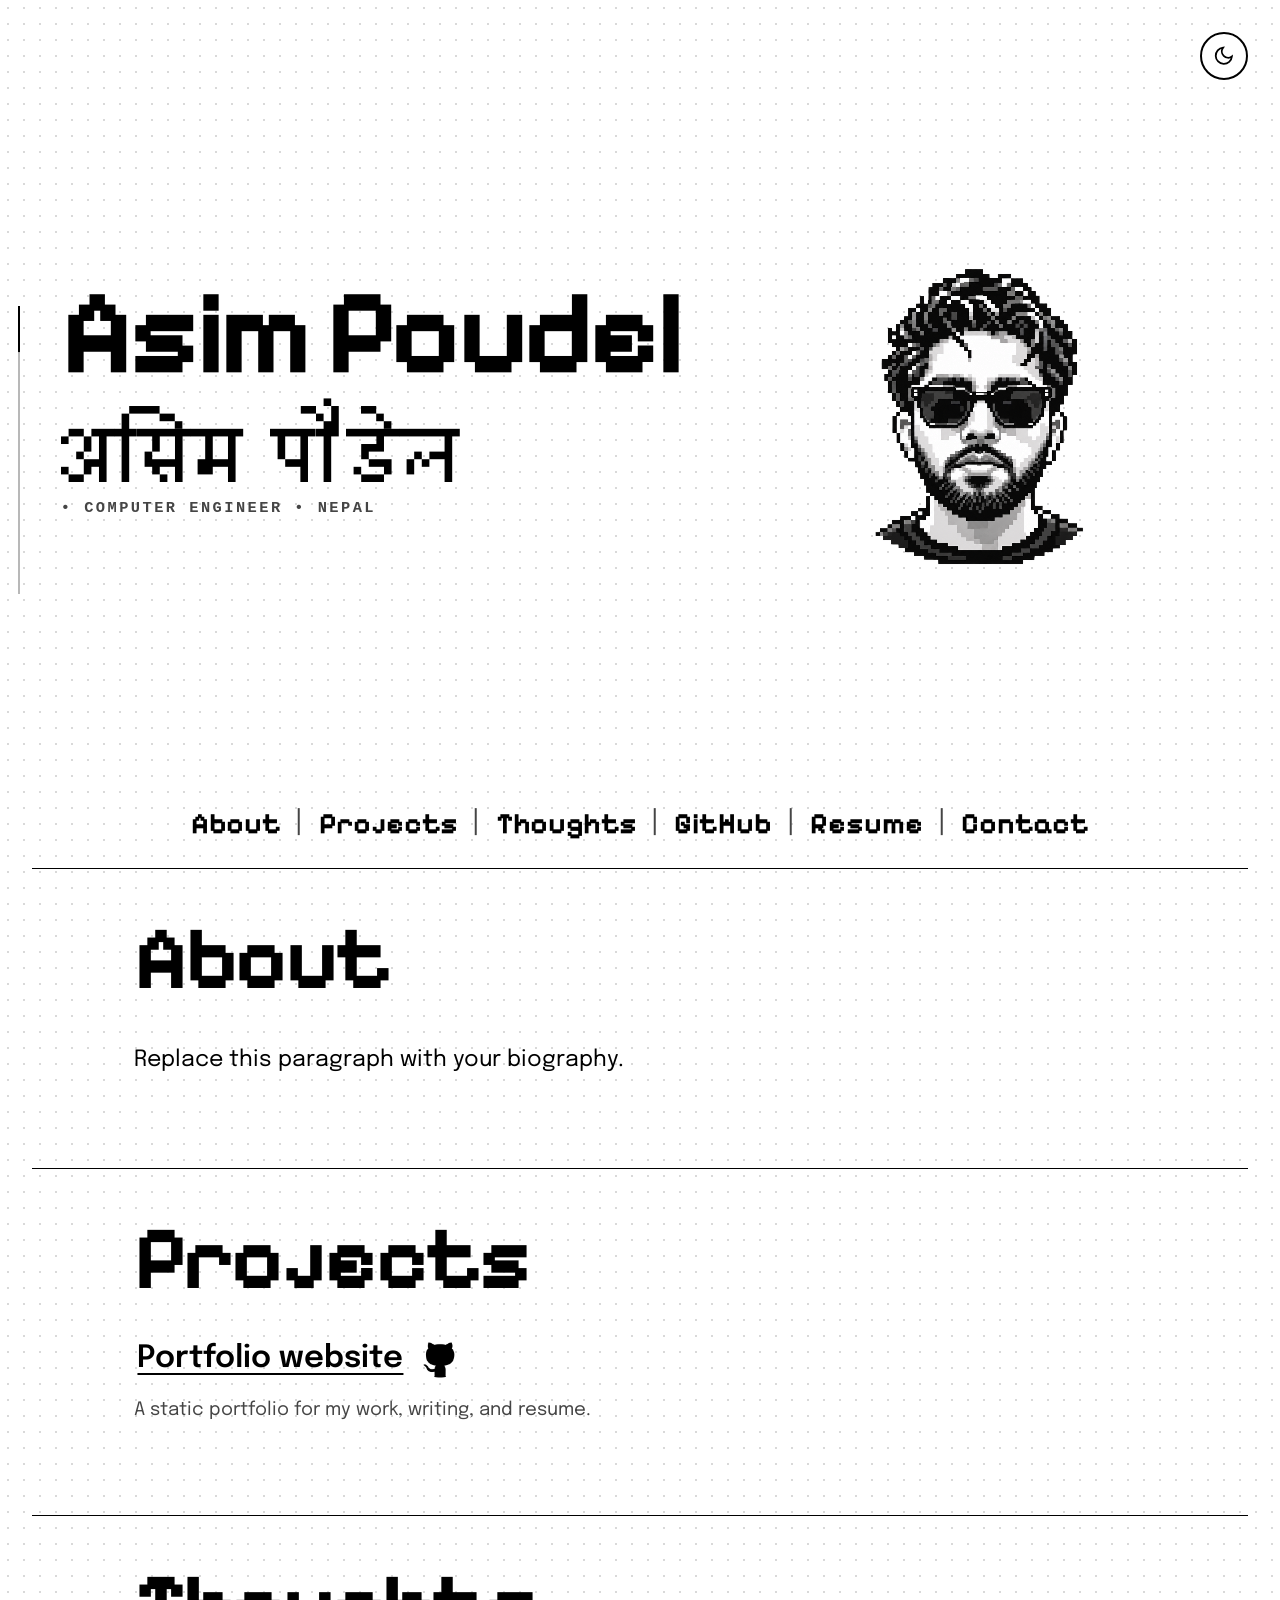
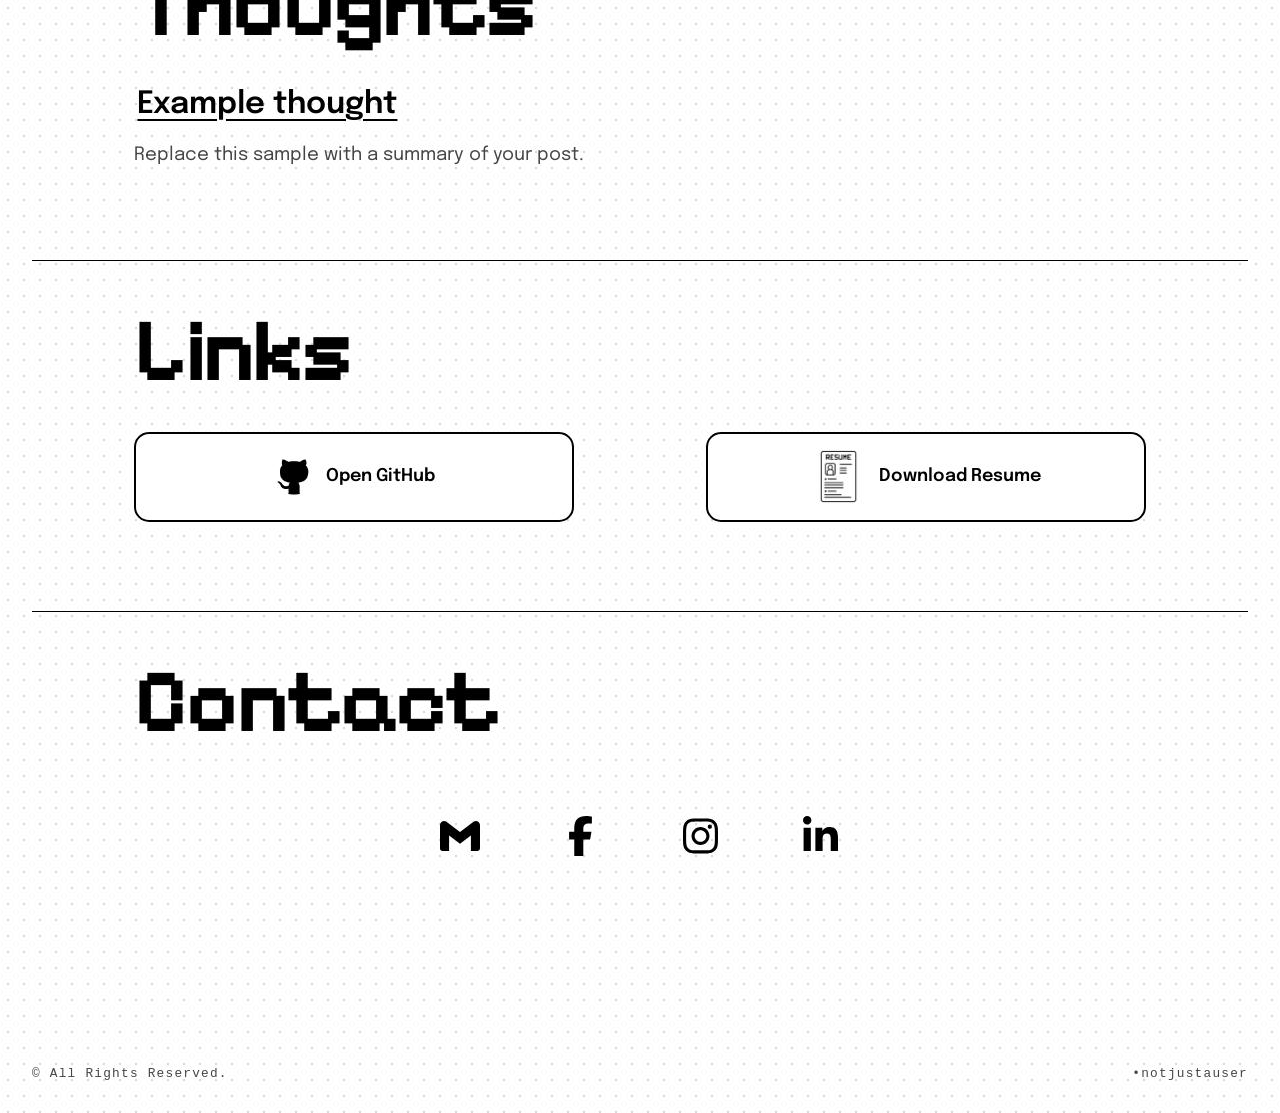
==== commit 940d5ab9: "UI changes and added Contact section" ====
--- a/index.html
+++ b/index.html
@@ -56,11 +56,13 @@
                 <span class="portfolio-nav__separator" aria-hidden="true">|</span>
                 <a class="portfolio-nav__link" href="#projects">Projects</a>
                 <span class="portfolio-nav__separator" aria-hidden="true">|</span>
+                <a class="portfolio-nav__link" href="#thoughts">Thoughts</a>
+                <span class="portfolio-nav__separator" aria-hidden="true">|</span>
                 <a class="portfolio-nav__link" href="#links">GitHub</a>
                 <span class="portfolio-nav__separator" aria-hidden="true">|</span>
-                <a class="portfolio-nav__link" href="#thoughts">Thoughts</a>
+                <a class="portfolio-nav__link" href="#links">Resume</a>
                 <span class="portfolio-nav__separator" aria-hidden="true">|</span>
-                <a class="portfolio-nav__link portfolio-nav__link--resume" href="#links">Resume</a>
+                <a class="portfolio-nav__link" href="#contact">Contact</a>
             </nav>
         </section>
 
@@ -89,17 +91,21 @@
             <section class="content-section links-section" id="links" aria-labelledby="links-heading">
                 <h2 class="section-heading" id="links-heading">Links</h2>
                 <div class="link-actions">
-                    <a class="action-link" href="https://github.com/asim-poudel">
-                        <span class="action-link__icon" aria-hidden="true">
-                            <img class="github-mark github-mark--light" src="assets/images/light.png" width="512" height="512" alt="">
-                            <img class="github-mark github-mark--dark" src="assets/images/dark.png" width="512" height="512" alt="">
-                        </span>
+                    <a class="action-link" href="https://github.com/asim-poudel" target="_blank" rel="noopener noreferrer" aria-label="Open GitHub profile in a new tab">
+                        <span class="action-link__icon icon-mask icon-mask--github" aria-hidden="true"></span>
                         <span>Open GitHub</span>
                     </a>
                     <a class="action-link" href="assets/resume.pdf" download>
-                        <img class="action-link__icon resume-mark" src="assets/images/resume-monochrome.png" width="447" height="447" alt="">
+                        <span class="action-link__icon resume-mark icon-mask icon-mask--resume" aria-hidden="true"></span>
                         <span>Download Resume</span>
                     </a>
+                </div>
+            </section>
+
+            <section class="content-section" id="contact" aria-labelledby="contact-heading">
+                <h2 class="section-heading" id="contact-heading" data-contact-heading>Contact</h2>
+                <div class="contact-content" data-contact-content aria-live="polite">
+                    <p class="section-status">Loading contact...</p>
                 </div>
             </section>
         </div>
--- a/style.css
+++ b/style.css
@@ -226,9 +226,9 @@
   display: flex;
   align-items: center;
   justify-content: center;
-  gap: clamp(0.5rem, 1.5vw, 1.4rem);
+  gap: clamp(0.3rem, 0.85vw, 1.2rem);
   font-family: "Pixelify Sans", monospace;
-  font-size: clamp(1.25rem, 2.3vw, 2.2rem);
+  font-size: clamp(1rem, 2.3vw, 2.2rem);
   font-weight: 700;
   line-height: 1;
   white-space: nowrap;
@@ -359,20 +359,22 @@
 }
 
 .github-link {
-  width: 2rem;
-  min-width: 2rem;
+  width: 2.5rem;
+  min-width: 2.5rem;
   aspect-ratio: 1;
   display: inline-grid;
   place-items: center;
-  border: 2px solid transparent;
-  border-radius: 50%;
   transition:
-    border-color 140ms ease,
+    color 140ms ease,
     transform 120ms ease;
 }
 
+.github-link:hover,
+.github-link:focus-visible {
+  color: var(--accent);
+}
+
 .github-link:hover {
-  border-color: var(--accent);
   transform: translateY(-1px);
 }
 
@@ -380,16 +382,49 @@
   display: block;
   width: 100%;
   height: 100%;
-  object-fit: contain;
-}
-
-.github-mark--dark,
-:root[data-theme="dark"] .github-mark--light {
-  display: none;
-}
-
-:root[data-theme="dark"] .github-mark--dark {
+}
+
+.icon-mask {
   display: block;
+  flex: none;
+  background-color: currentColor;
+  -webkit-mask-position: center;
+  mask-position: center;
+  -webkit-mask-repeat: no-repeat;
+  mask-repeat: no-repeat;
+  -webkit-mask-size: contain;
+  mask-size: contain;
+  transition: background-color 140ms ease;
+}
+
+.icon-mask--github {
+  -webkit-mask-image: url("assets/images/light.png");
+  mask-image: url("assets/images/light.png");
+}
+
+.icon-mask--resume {
+  -webkit-mask-image: url("assets/images/resume-monochrome.png");
+  mask-image: url("assets/images/resume-monochrome.png");
+}
+
+.icon-mask--gmail {
+  -webkit-mask-image: url("assets/images/gmail.svg");
+  mask-image: url("assets/images/gmail.svg");
+}
+
+.icon-mask--facebook {
+  -webkit-mask-image: url("assets/images/facebook.svg");
+  mask-image: url("assets/images/facebook.svg");
+}
+
+.icon-mask--instagram {
+  -webkit-mask-image: url("assets/images/instagram.svg");
+  mask-image: url("assets/images/instagram.svg");
+}
+
+.icon-mask--linkedin {
+  -webkit-mask-image: url("assets/images/linkedin.svg");
+  mask-image: url("assets/images/linkedin.svg");
 }
 
 .section-status {
@@ -465,11 +500,99 @@
   height: 3.4375rem;
   min-width: 3.4375rem;
   display: block;
-  transition: filter 180ms ease;
-}
-
-:root[data-theme="dark"] .resume-mark {
-  filter: invert(1);
+}
+
+.contact-content {
+  padding-top: clamp(1rem, 2vw, 2rem);
+  font-family: "Epilogue", sans-serif;
+}
+
+.contact-actions {
+  width: 100%;
+  display: flex;
+  flex-wrap: wrap;
+  align-items: center;
+  justify-content: center;
+  gap: clamp(2rem, 5vw, 4.5rem);
+}
+
+.contact-action {
+  width: 3.5rem;
+  min-width: 3.5rem;
+  height: 3.5rem;
+  min-height: 44px;
+  padding: 0.5rem;
+  overflow: hidden;
+  display: inline-flex;
+  align-items: center;
+  justify-content: center;
+  color: var(--text);
+  background: transparent;
+  border: 0;
+  border-radius: 0.5rem;
+  cursor: pointer;
+  text-decoration: none;
+  transition:
+    color 140ms ease,
+    width 180ms ease,
+    transform 120ms ease;
+}
+
+.contact-action:hover,
+.contact-action:focus-visible {
+  color: var(--accent);
+}
+
+.contact-action:hover {
+  transform: translateY(-1px);
+}
+
+.contact-action:focus-visible {
+  outline: 2px solid var(--accent);
+  outline-offset: 4px;
+}
+
+.contact-action__icon {
+  width: 2.5rem;
+  height: 2.5rem;
+  min-width: 2.5rem;
+}
+
+.contact-action--email.is-revealed {
+  width: min(19rem, 100%);
+  justify-content: flex-start;
+}
+
+.contact-action__address {
+  max-width: 0;
+  margin-left: 0;
+  overflow: hidden;
+  opacity: 0;
+  font-size: 1rem;
+  font-weight: 600;
+  line-height: 1.2;
+  text-decoration: underline;
+  text-underline-offset: 0.18em;
+  white-space: nowrap;
+  transition:
+    max-width 180ms ease,
+    margin-left 180ms ease,
+    opacity 140ms ease;
+}
+
+.contact-action--email.is-revealed .contact-action__address {
+  max-width: 15rem;
+  margin-left: 0.75rem;
+  opacity: 1;
+}
+
+.contact-copy-status {
+  min-height: 1.5em;
+  margin: 0.75rem 0 0;
+  color: var(--muted);
+  font-size: 0.95rem;
+  line-height: 1.5;
+  text-align: center;
 }
 
 .scroll-progress {
@@ -573,10 +696,6 @@
     display: none;
   }
 
-  .portfolio-nav__link--resume {
-    grid-column: 1 / -1;
-  }
-
   .content-section {
     scroll-margin-top: 1rem;
     padding: 2rem 1rem 3.5rem;
@@ -591,6 +710,15 @@
   }
 
   .action-link {
+    width: 100%;
+  }
+
+  .contact-actions {
+    gap: clamp(0.5rem, 2.5vw, 0.65rem);
+  }
+
+  .contact-action--email.is-revealed {
+    flex: 0 0 100%;
     width: 100%;
   }
 
@@ -610,7 +738,9 @@
   .entry__link,
   .github-link,
   .action-link,
-  .resume-mark {
+  .contact-action,
+  .contact-action__address,
+  .icon-mask {
     transition: none;
   }
 }
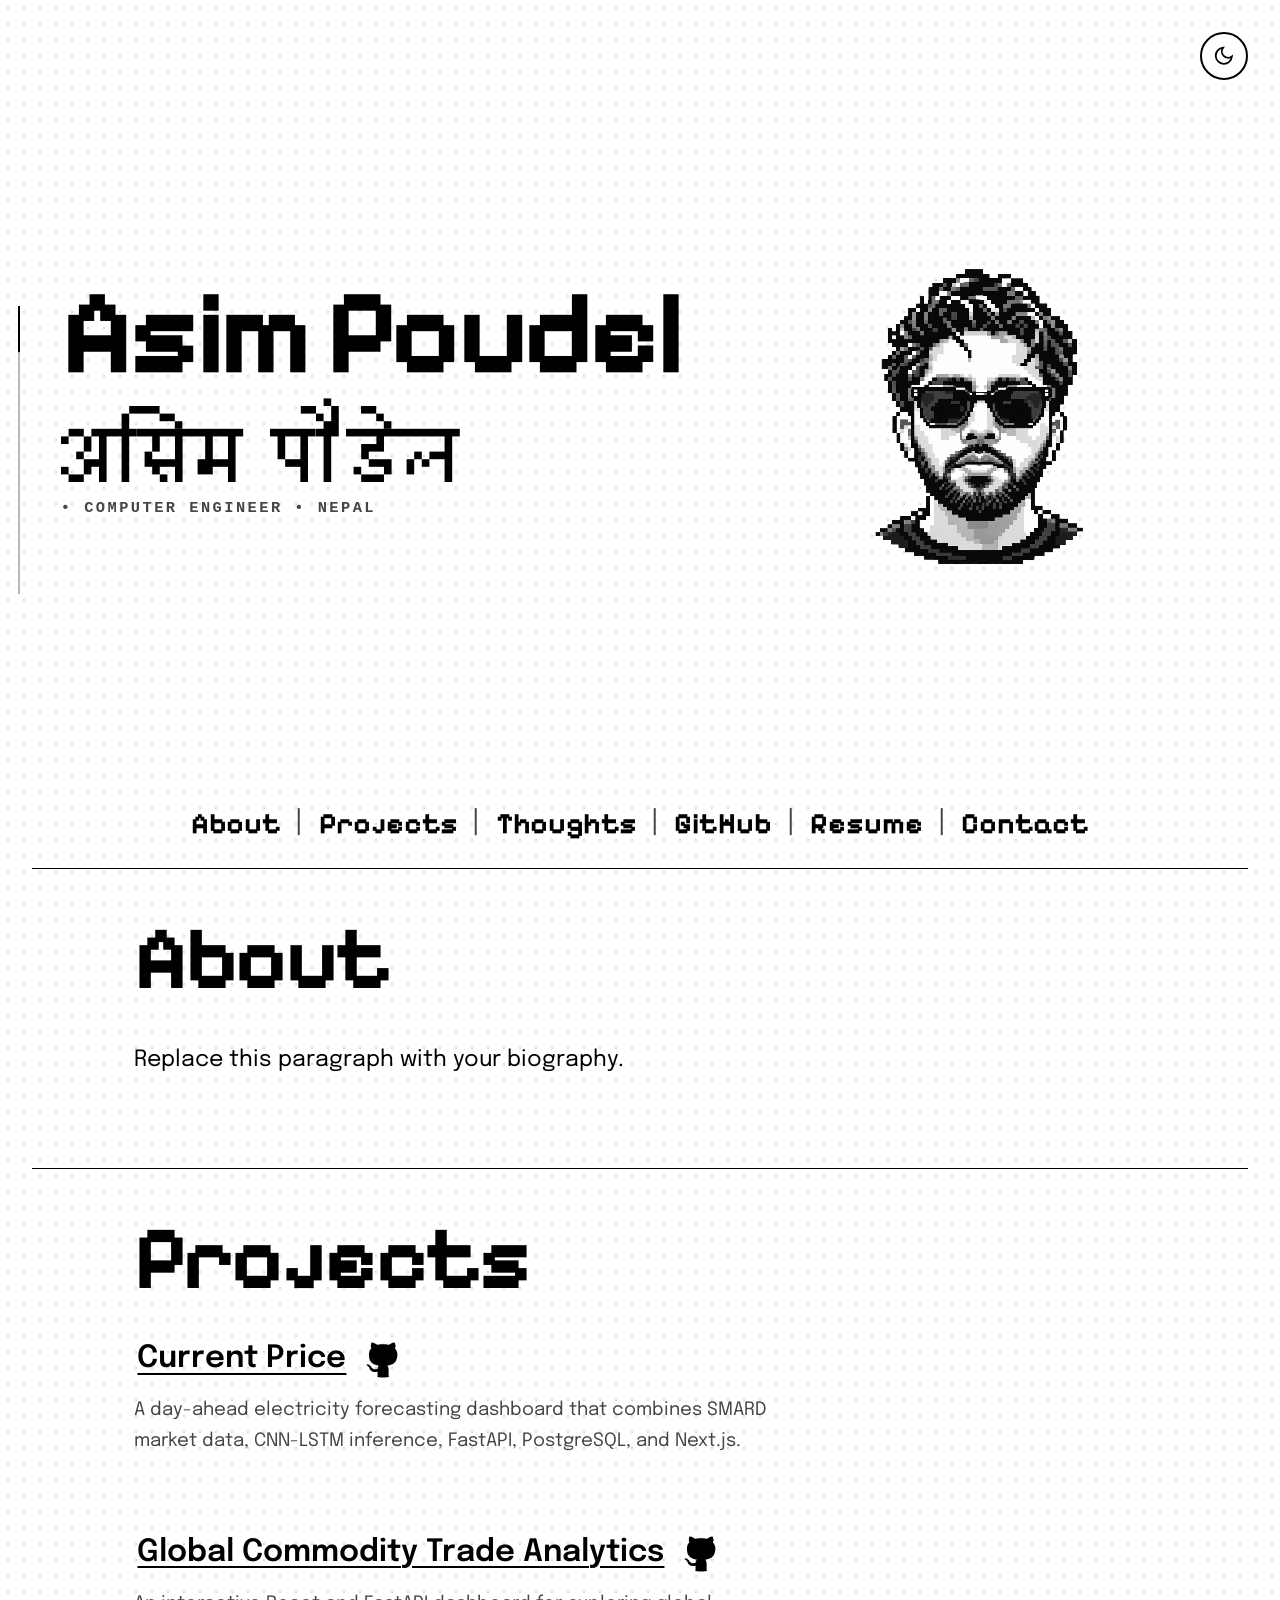
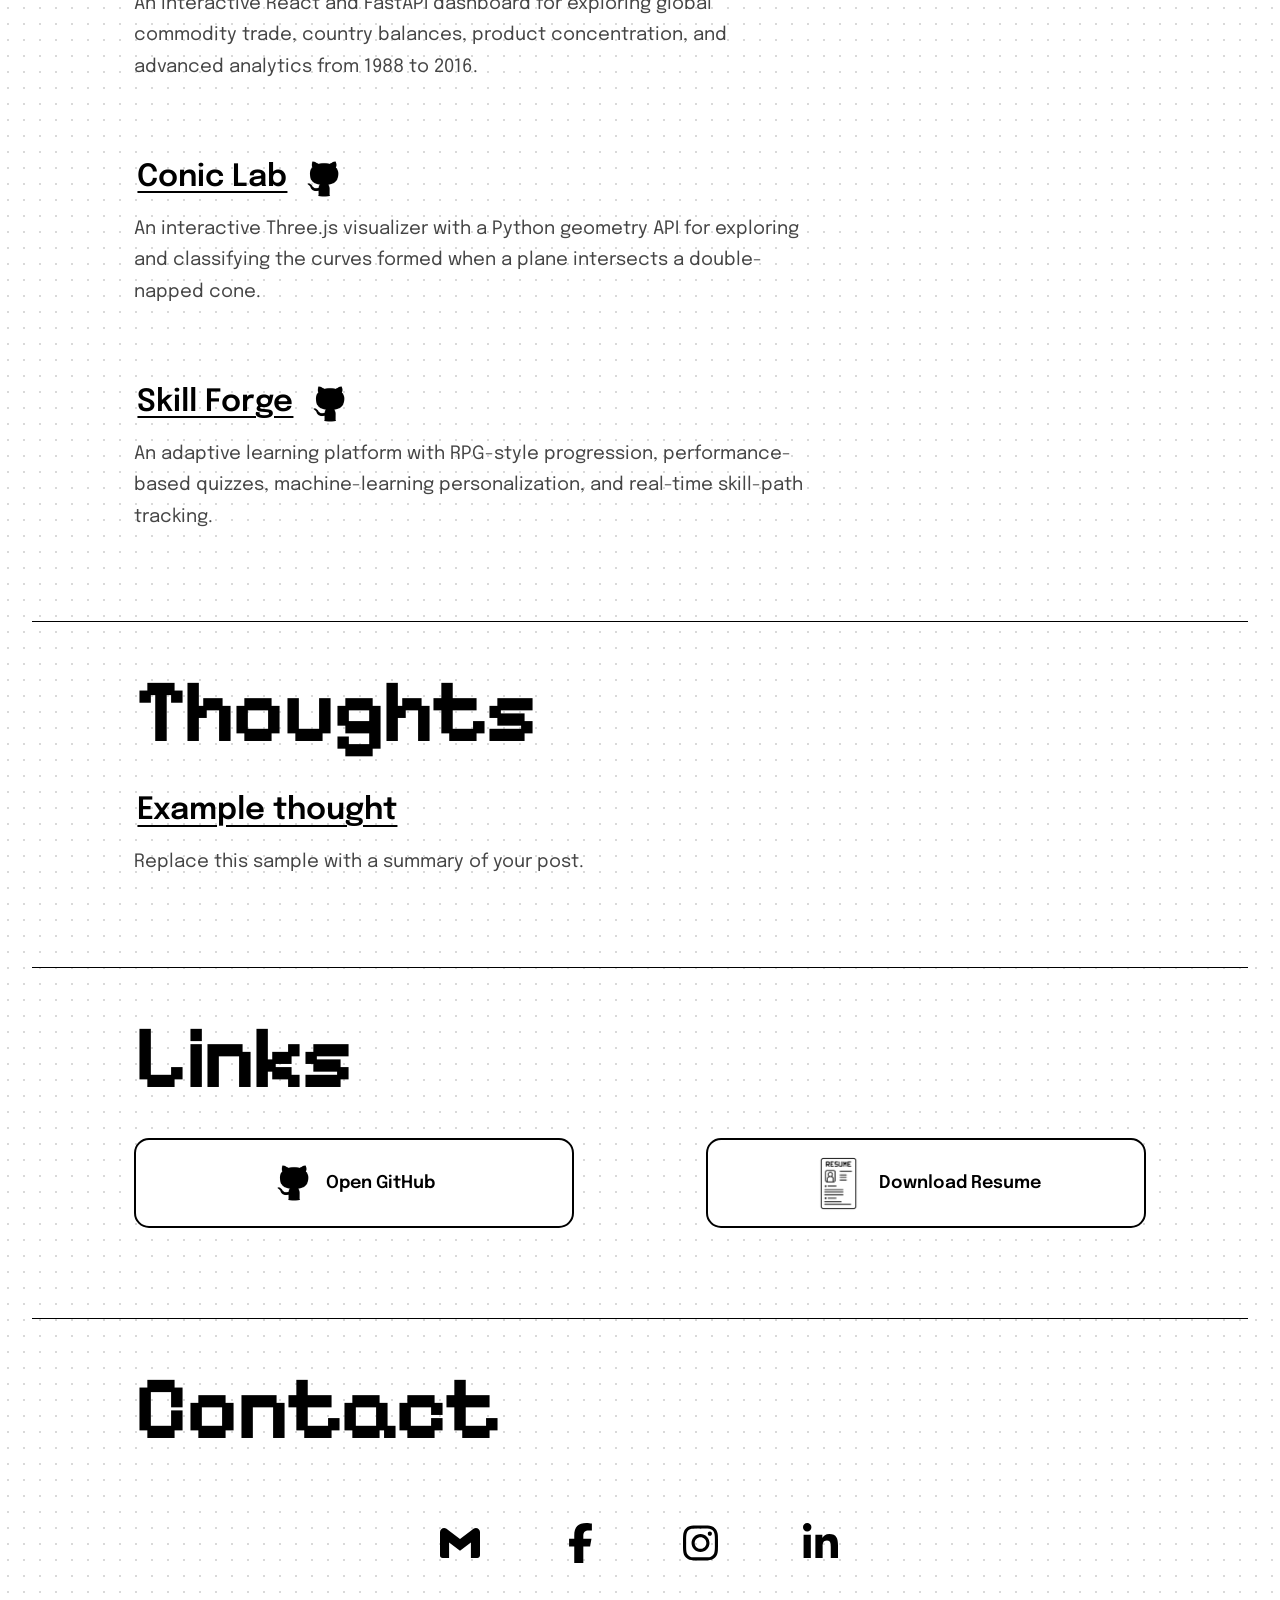
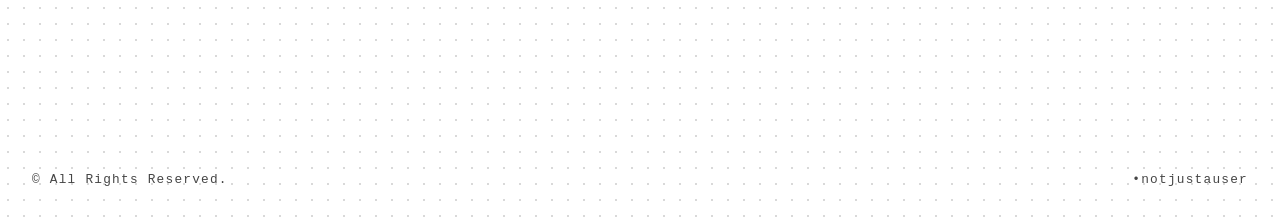
==== commit dbf2e8e1: "feat: add projects and downloadable resume" ====
--- a/index.html
+++ b/index.html
@@ -95,7 +95,7 @@
                         <span class="action-link__icon icon-mask icon-mask--github" aria-hidden="true"></span>
                         <span>Open GitHub</span>
                     </a>
-                    <a class="action-link" href="assets/resume.pdf" download>
+                    <a class="action-link" href="assets/resume.pdf" download="Asim_Poudel_CV.pdf">
                         <span class="action-link__icon resume-mark icon-mask icon-mask--resume" aria-hidden="true"></span>
                         <span>Download Resume</span>
                     </a>
